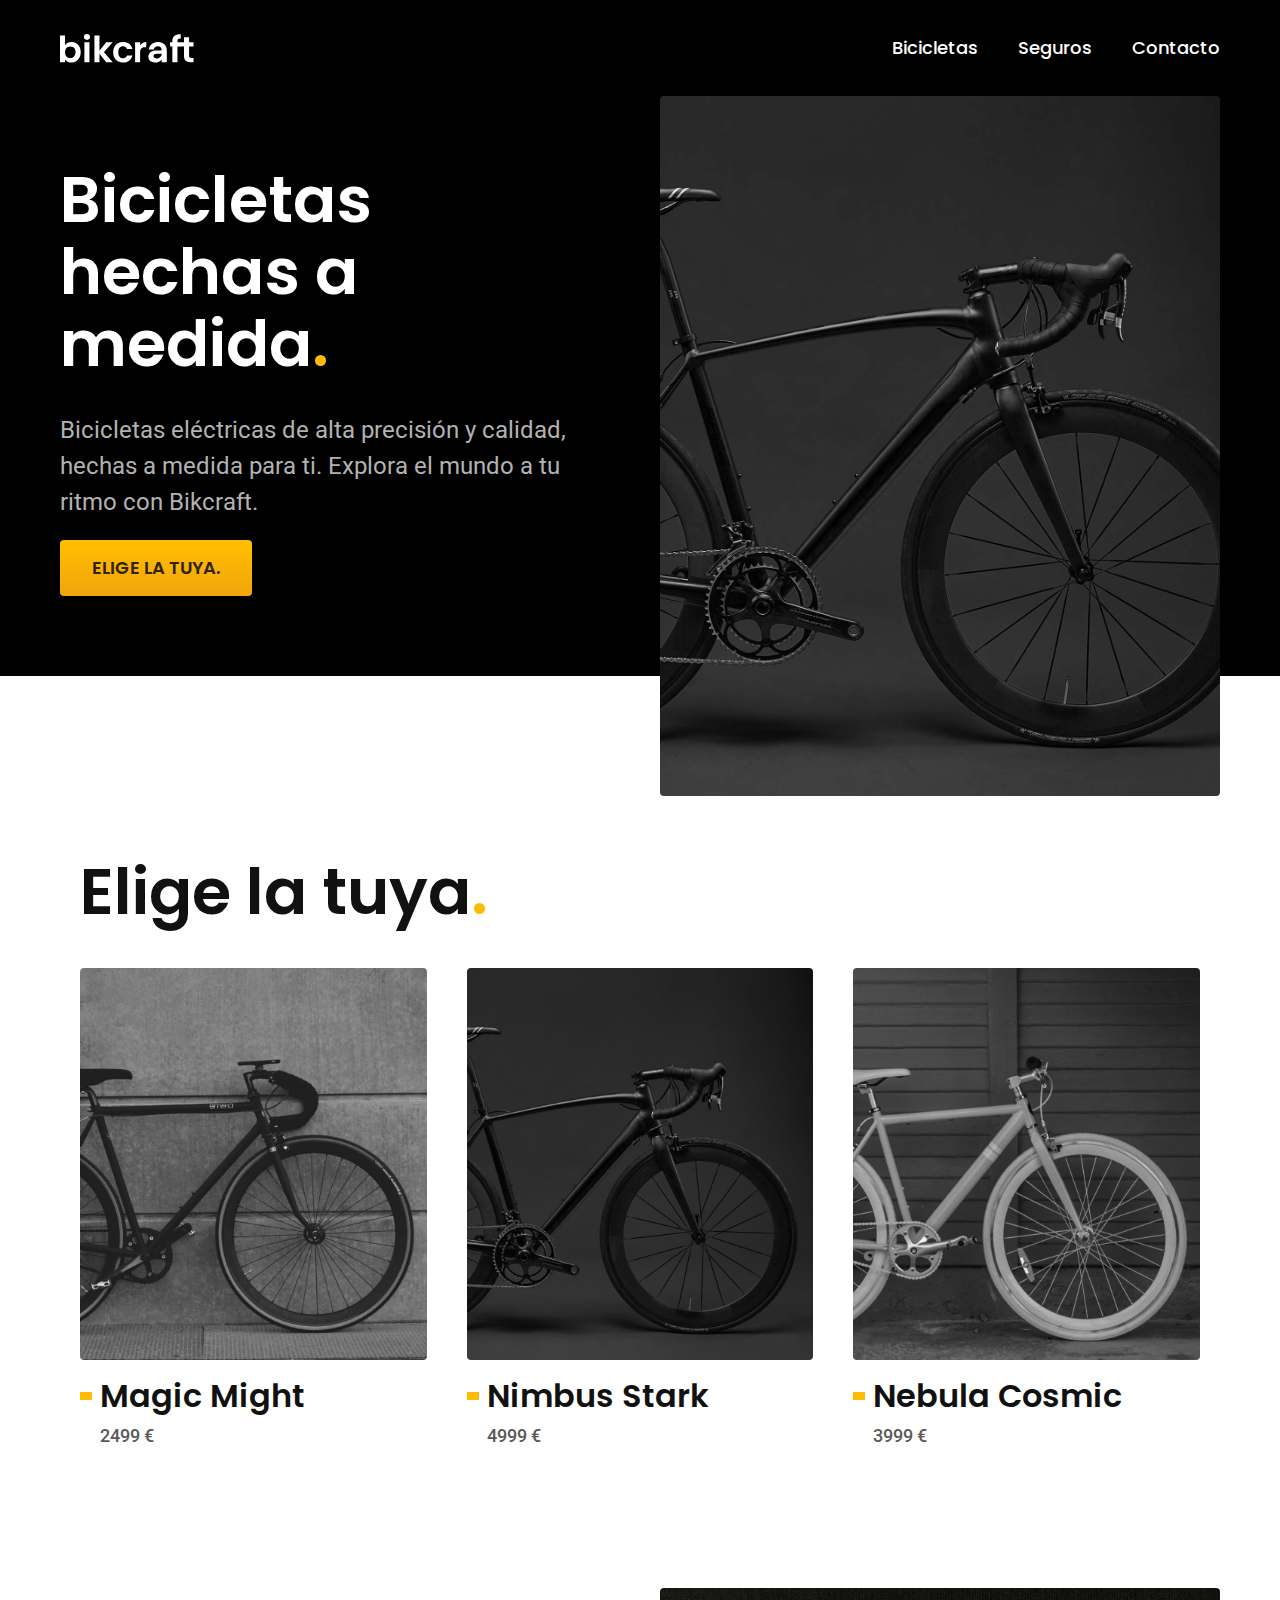
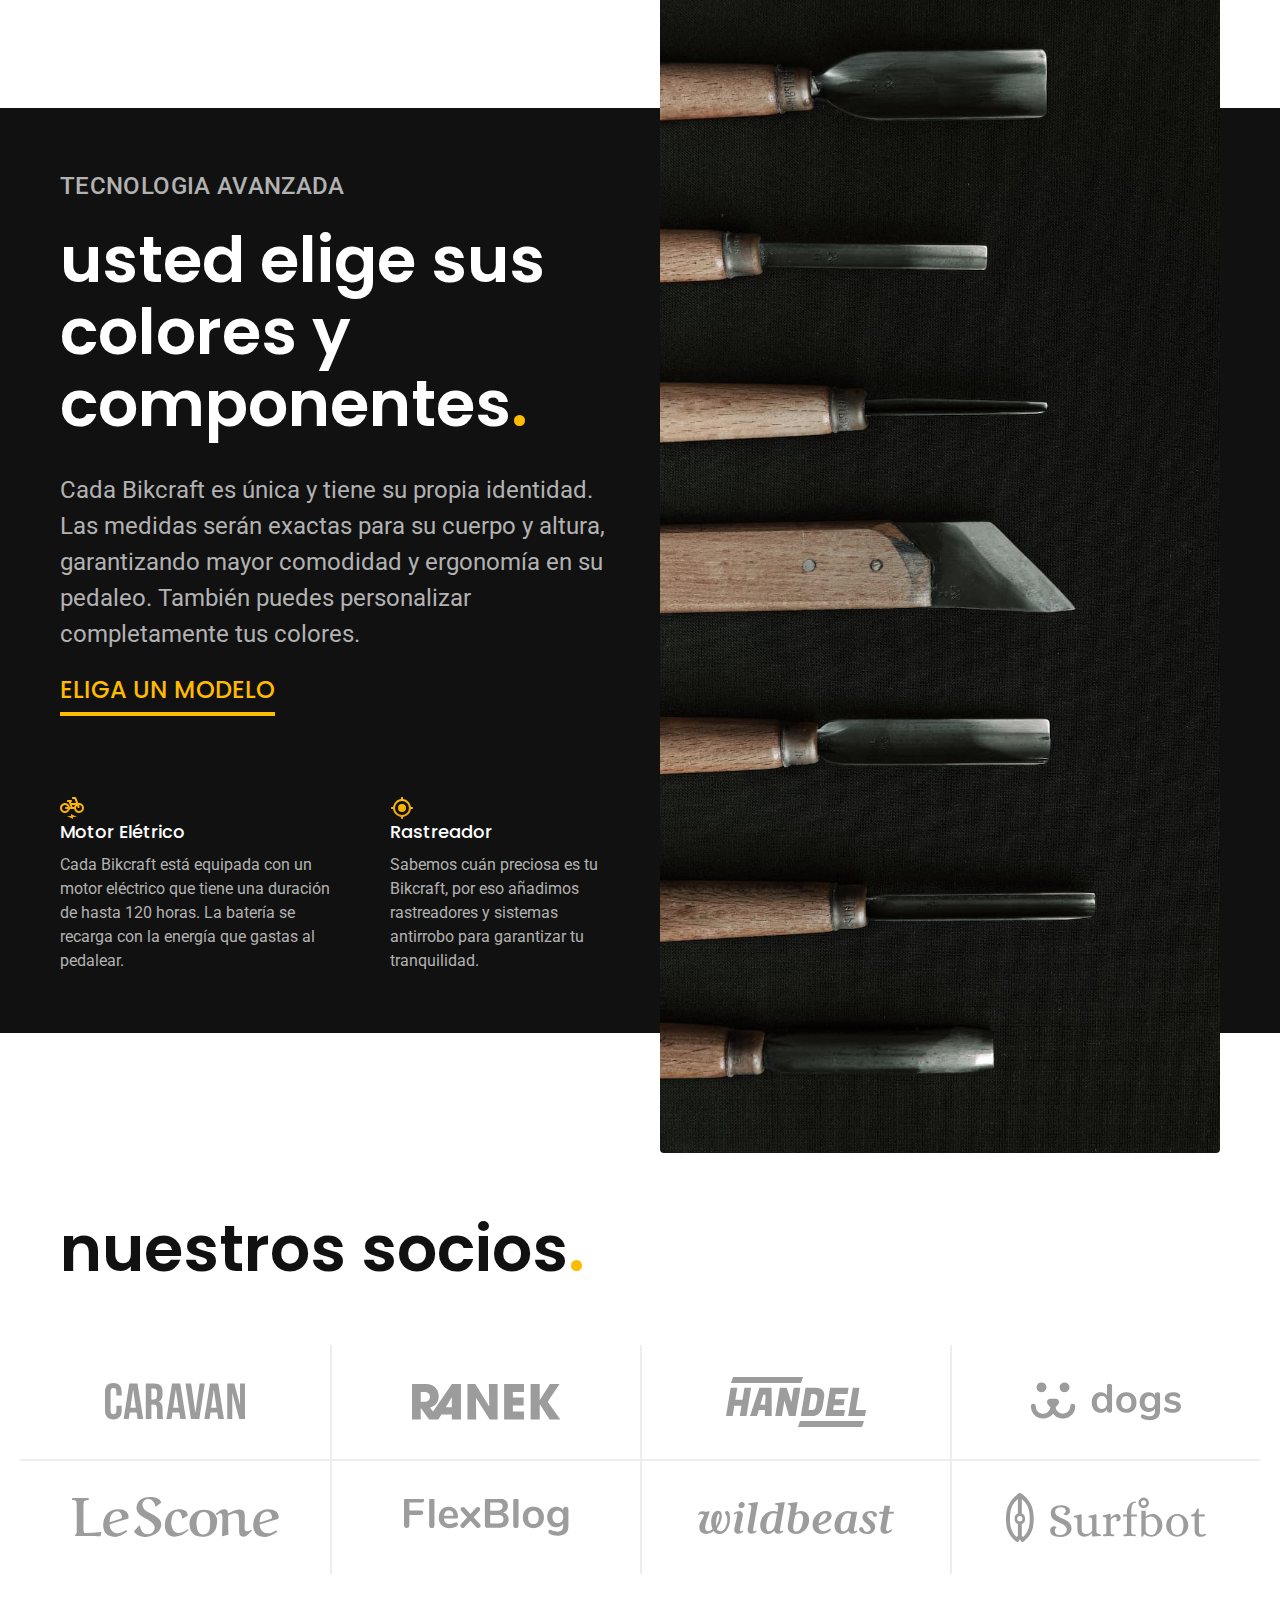
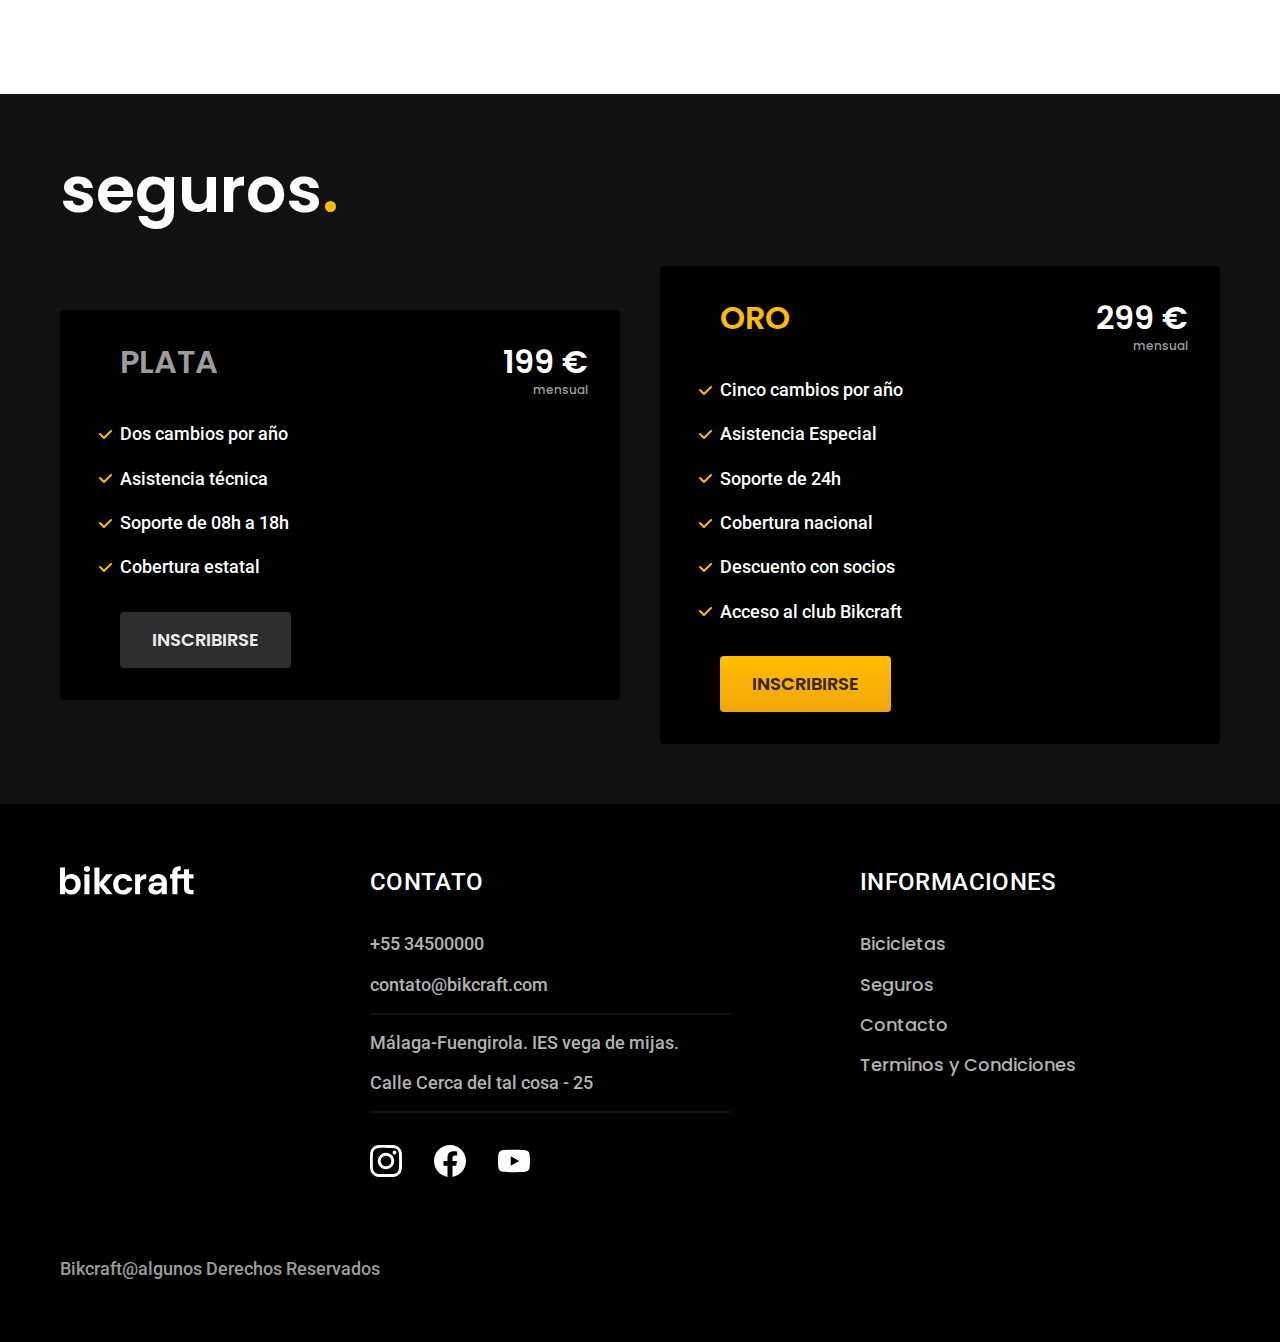
==== index.html @ 1516b456 "menuHamburguesa" ====
<!DOCTYPE html>
<html lang="es">

<head>
  <meta charset="UTF-8">
  <meta name="viewport" content="width=device-width, initial-scale=1.0">
  <title>Bikcraft - Bicicletas Elétricas</title>
  <link href="./css/style.css" rel="preload" as="style">
  <link href="./css/style.css" rel="stylesheet">
  <meta  name = "descripcion "  content="Bicicletas eléctricas de alta precisión y calidad, hechas a medida para el cliente. Explora el mundo a tu ritmo con Bikcraft.">
  <link rel="preconnect" href="https://fonts.googleapis.com">
  <link rel="preconnect" href="https://fonts.gstatic.com" crossorigin>
  <link href="https://fonts.googleapis.com/css2?family=Merriweather:ital,wght@1,900&family=Poppins:wght@500;600&family=Roboto:wght@400;500&display=swap" rel="stylesheet">
</head>
                           <!--HEADER Y NAV -->
<body id="home">
  <header class="header-bg">
    <div class="header contenedor">
      <a href="./">
        <img src="./img/bikcraft.svg" alt="Bikcraft" width="136" height="32">
      </a>
      <nav aria-label="primaria">
        <ul class="header-menu fuente-1-m color-0">
          <li><a href="">Bicicletas</a></li>
          <li><a href="">Seguros</a></li>
          <li><a href="">Contacto</a></li>
        </ul>
      </nav>
    </div>
  </header>
                               <!--MAIN-->
  <main class="introduccion-bg">
    <div class="introduccion contenedor">
      <div class="introduccion-contenido">
        <h1 class="fuente-1-xxl color-0">Bicicletas hechas a medida<span class="color-p1">.</span></h1>
        <p class="fuente-2-l color-5">Bicicletas eléctricas de alta precisión y calidad, hechas a medida para ti. Explora el mundo a tu ritmo con Bikcraft.</p>
        <a class="boton" href="">Elige la tuya.</a>
      </div>
      <picture>
        <source media="(max-width: 800px)" srcset="./img/bicicletas/nimbus.jpg">
        <img src="./img/fotos/introduccion.jpg" alt="Bicicleta Negra width="640" height="800">
      </picture>
    </div>
  </main>
                             <!--BICICLETAS-->
  <article class="bicicletas-lista contenedor">
    <h2 class="contenedor fuente-1-xxl">Elige la tuya<span class="color-p1">.</span></h2>

    <ul>
      <li>
        <a href="">
          <img src="./img/bicicletas/magic-home.jpg" alt="Bicicleta negra" width="460" height="520">
          <h3 class="fuente-1-xl">Magic Might</h3>
          <span class="fuente-2-m color-8">2499 €</span>
        </a>
      </li>
      <li>
        <a href="">
          <img src="./img/bicicletas/nimbus-home.jpg" alt="Bicicleta negra" width="460" height="520">
          <h3 class="fuente-1-xl">Nimbus Stark</h3>
          <span class="fuente-2-m color-8">4999 €</span>
        </a>
      </li>
      <li>
        <a href="">
          <img src="./img/bicicletas/nebula-home.jpg" alt="Bicicleta branca" width="460" height="520">
          <h3 class="fuente-1-xl">Nebula Cosmic</h3>
          <span class="fuente-2-m color-8">3999 €</span>
        </a>
      </li>
    </ul>
  </article>
                                      <!--TECNOLOGIA-->
  <article class="tecnologia-bg">
    <div class="tecnologia contenedor">
      <div class="tecnologia-contenido">
        <span class="fuente-2-l-b color-5">Tecnologia Avanzada</span>
        <h2 class="fuente-1-xxl color-0">usted elige sus<br>colores y <br>componentes<span class="color-p1">.</span></h2>
        <p class="fuente-2-l color-5">Cada Bikcraft es única y tiene su propia identidad. Las medidas serán exactas para su cuerpo y altura, garantizando mayor comodidad y ergonomía en su pedaleo. También puedes personalizar completamente tus colores.</p>
        <a class="link" href="">Eliga un Modelo</a>
        <div class="tecnologia-ventajas">
          <div>
            <img src="./img/iconos/eletrica.svg" alt="" width="24" height="24">
            <h3 class="fuente-1-m color-0">Motor Elétrico</h3>
            <p class="fuente-2-s color-5">Cada Bikcraft está equipada con un motor eléctrico que tiene una duración de hasta 120 horas. La batería se recarga con la energía que gastas al pedalear.</p>
          </div>
          <div>
            <img src="./img/iconos/rastreador.svg" alt="" width="24" height="24">
            <h3 class="fuente-1-m color-0">Rastreador</h3>
            <p class="fuente-2-s color-5">Sabemos cuán preciosa es tu Bikcraft, por eso añadimos rastreadores y sistemas antirrobo para garantizar tu tranquilidad.</p>
          </div>
        </div>
      </div>
      <div class="tecnologia-imagen">
        <img src="./img/fotos/tecnologia.jpg" alt="" width="700" height="1120">
      </div>
    </div>
  </article>
                                          <!--SOCIOS-->
  <section class="socios" aria-label="Nuestros socios">
    <h2 class="contenedor fuente-1-xxl">nuestros socios<span class="color-p1">.</span></h2>
    <ul>
      <li><img src="./img/colaboradores/caravan.svg" alt="Caravan" width="140" height="38"></li>
      <li><img src="./img/colaboradores/ranek.svg" alt="Ranek" width="149" height="36"></li>
      <li><img src="./img/colaboradores/handel.svg" alt="Handel" width="140" height="50"></li>
      <li><img src="./img/colaboradores/dogs.svg" alt="Dogs" width="152" height="39"></li>
      <li><img src="./img/colaboradores/lescone.svg" alt="LeScone" width="208" height="41"></li>
      <li><img src="./img/colaboradores/flexblog.svg" alt="FlexBlog" width="165" height="38"></li>
      <li><img src="./img/colaboradores/wildbeast.svg" alt="Wildbeast" width="196" height="34"></li>
      <li><img src="./img/colaboradores/surfbot.svg" alt="Surfbot" width="200" height="49"></li>
    </ul>
  </section>

                              <!--SOCIOS-->
  <article class="seguros-bg">
    <div class="seguros contenedor">
      <h2 class="fuente-1-xxl color-0">seguros<span class="color-p1">.</span></h2>
      <div class="seguros-item">
        <h3 class="fuente-1-xl color-6">PLATA</h3>
        <span class="fuente-1-xl color-0">199 € <span class="fuente-1-xs color-6">mensual</span></span>
        <ul class="fuente-2-m color-0">
          <li>Dos cambios por año</li>
          <li>Asistencia técnica</li>
          <li>Soporte de 08h a 18h</li>
          <li>Cobertura estatal</li>
        </ul>
        <a class="boton secundario" href="">Inscribirse</a>
      </div>
      <div class="seguros-item">
        <h3 class="fuente-1-xl color-p1">ORO</h3>
        <span class="fuente-1-xl color-0">299 € <span class="fuente-1-xs color-6">mensual</span></span>
        <ul class="fuente-2-m color-0">
            <li>Cinco cambios por año</li>
            <li>Asistencia Especial</li>
            <li>Soporte de 24h</li>
            <li>Cobertura nacional</li>
            <li>Descuento con socios</li>
            <li>Acceso al club Bikcraft</li>
        </ul>
        <a class="boton" href="">Inscribirse</a>
      </div>
    </div>
  </article>
                            <!--FOOTER-->

  <footer class="footer-bg">
    <div class="footer contenedor">
      <img src="./img/bikcraft.svg" alt="Bikcraft" width="136" height="32">
      <div class="footer-contacto">
        <h3 class="fuente-2-l-b color-0">Contato</h3>
        <ul class="fuente-2-m color-5">
          <li>+55 34500000</li>
          <li>contato@bikcraft.com</li>
          <li>Málaga-Fuengirola. IES vega de mijas.</li>
          <li>Calle Cerca del tal cosa - 25</li>
        </ul>
        <div class="footer-redes">
          <a href="./"><img src="./img/redes/instagram.svg" alt="Instagram" width="32" height="32"></a>
          <a href="./"><img src="./img/redes/facebook.svg" alt="Facebook" width="32" height="32"></a>
          <a href="./"><img src="./img/redes/youtube.svg" alt="Youtube" width="32" height="32"></a>
        </div>
      </div>
      <div class="footer-informaciones">
        <h3 class="fuente-2-l-b color-0">Informaciones</h3>
        <nav>
          <ul class="fuente-1-m color-5">
            <li><a href="">Bicicletas</a></li>
            <li><a href="">Seguros</a></li>
            <li><a href="">Contacto</a></li>
            <li><a href="">Terminos y Condiciones</a></li>
          </ul>
        </nav>
      </div>
      <p class="fuente-2-m color-6 footer-copy">Bikcraft@algunos Derechos Reservados</p>
    </div>
  </footer>


</body>

</html>
---- css/style.css ----
@import "./global/global.css";

/* Utilidades */
@import "./utilidades/colores.css";
@import "./utilidades/tipografia.css";
@import "./utilidades/componentes.css";

/* Header y Footer */
@import "./global/header.css";
@import "./global/footer.css";


/* INTRO */
@import "./home/introduccion.css";
@import "./home/bicicletas-lista.css";
@import "./home/tecnologia.css";
@import "./home/socios.css";
@import "./home/seguros.css";
---- css/style.css ----
@import "./global/global.css";

/* Utilidades */
@import "./utilidades/colores.css";
@import "./utilidades/tipografia.css";
@import "./utilidades/componentes.css";

/* Header y Footer */
@import "./global/header.css";
@import "./global/footer.css";


/* INTRO */
@import "./home/introduccion.css";
@import "./home/bicicletas-lista.css";
@import "./home/tecnologia.css";
@import "./home/socios.css";
@import "./home/seguros.css";
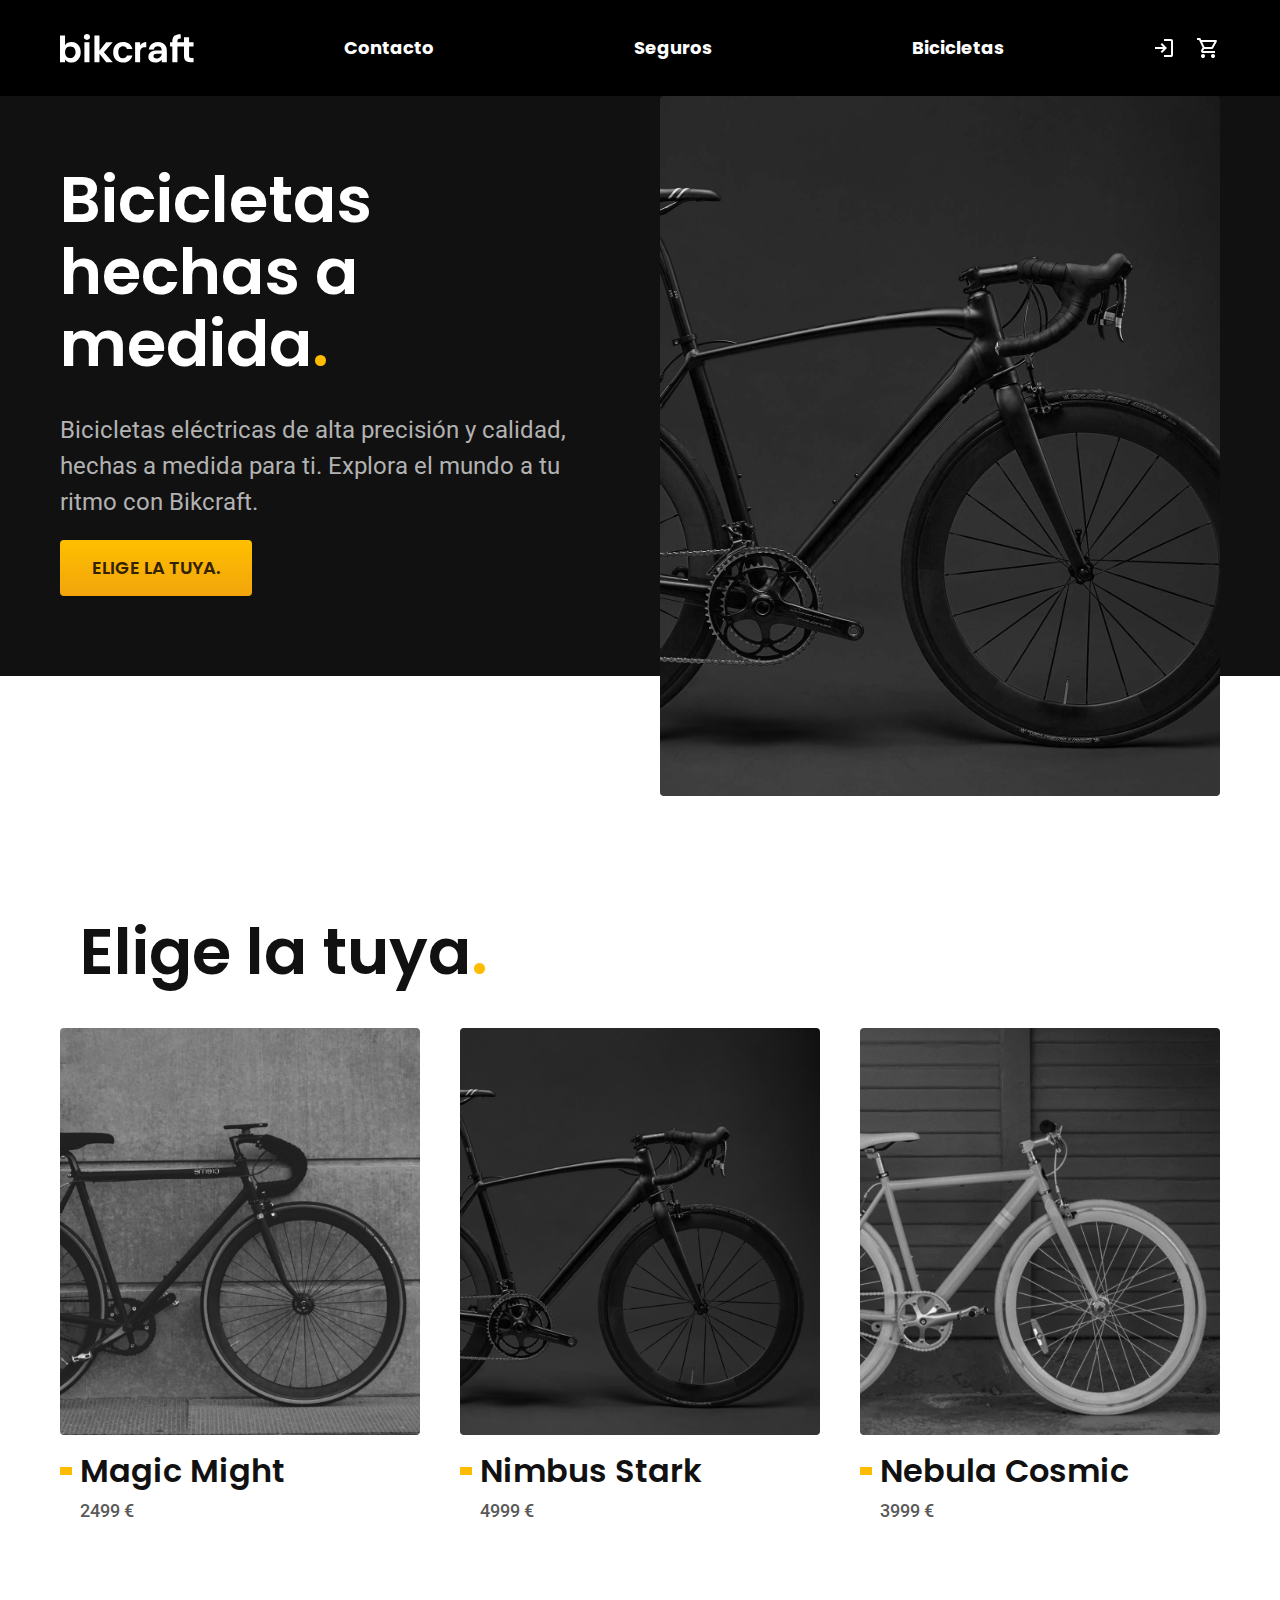
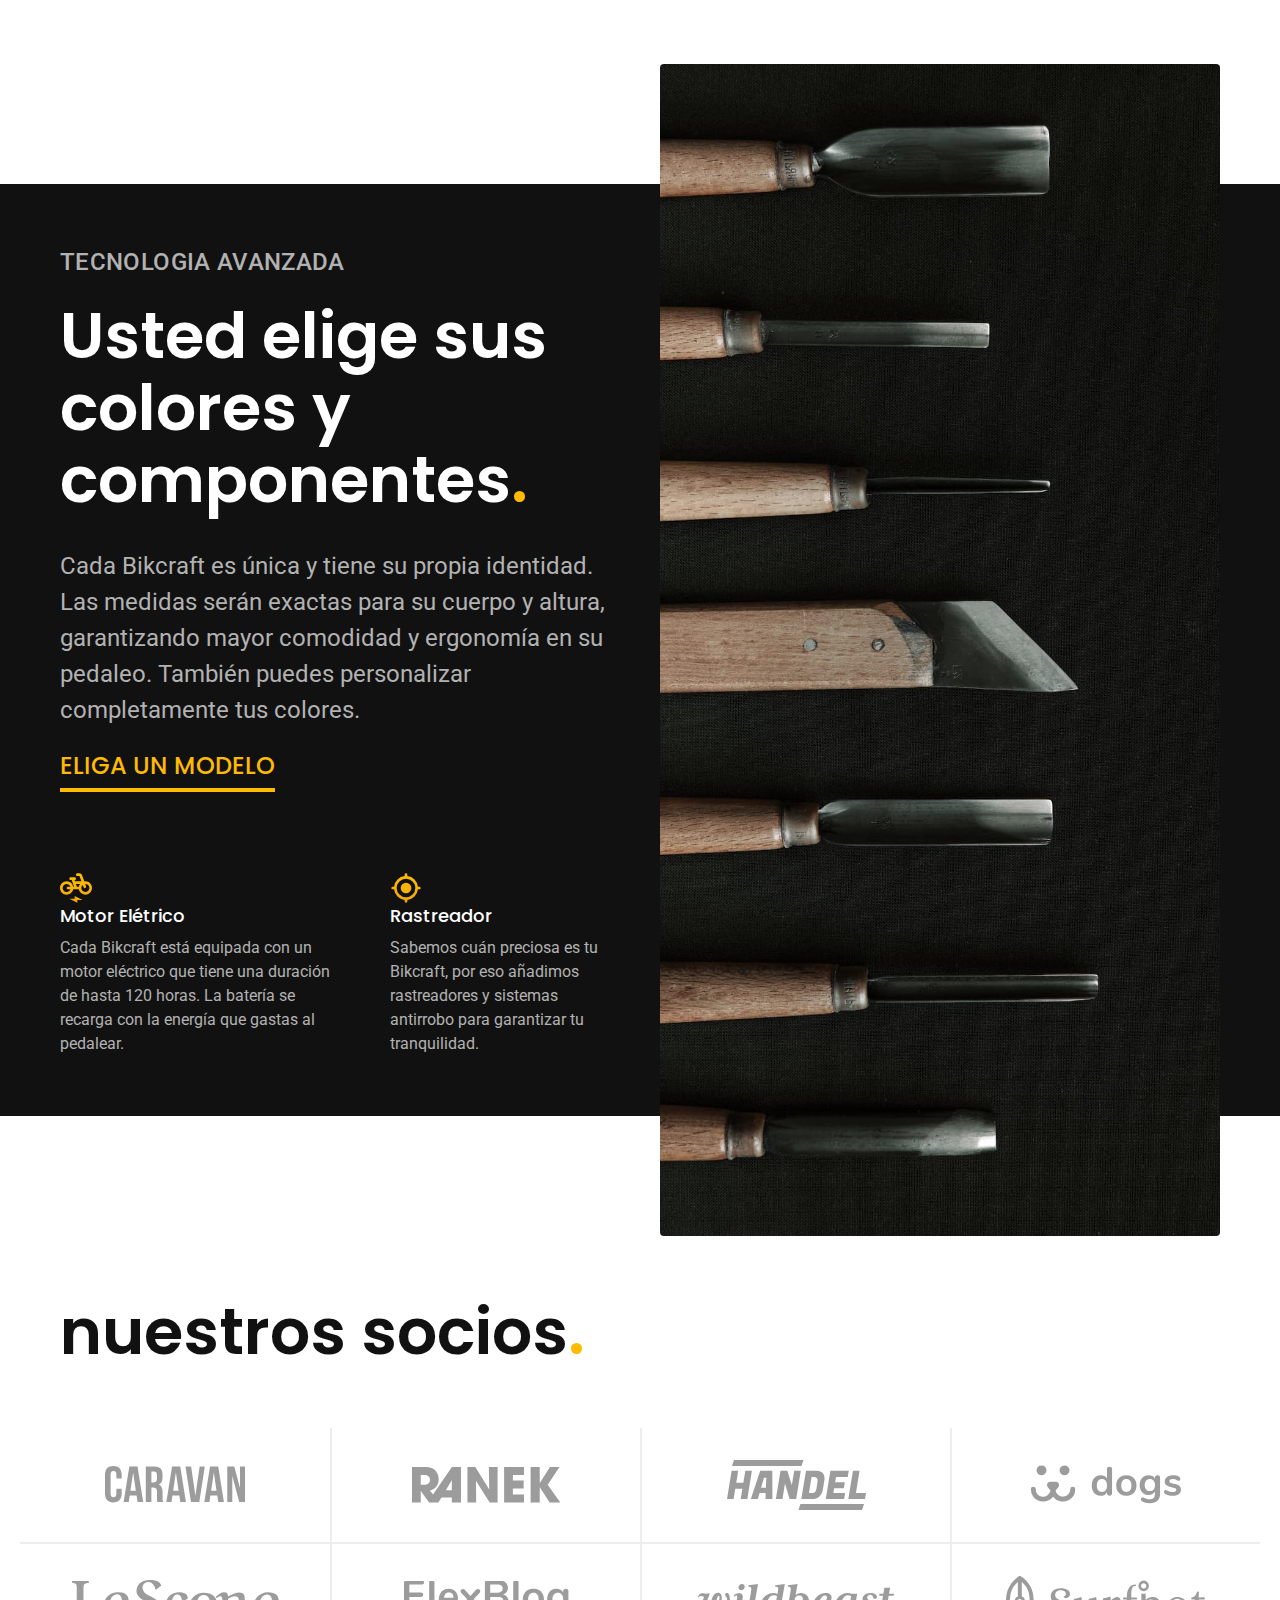
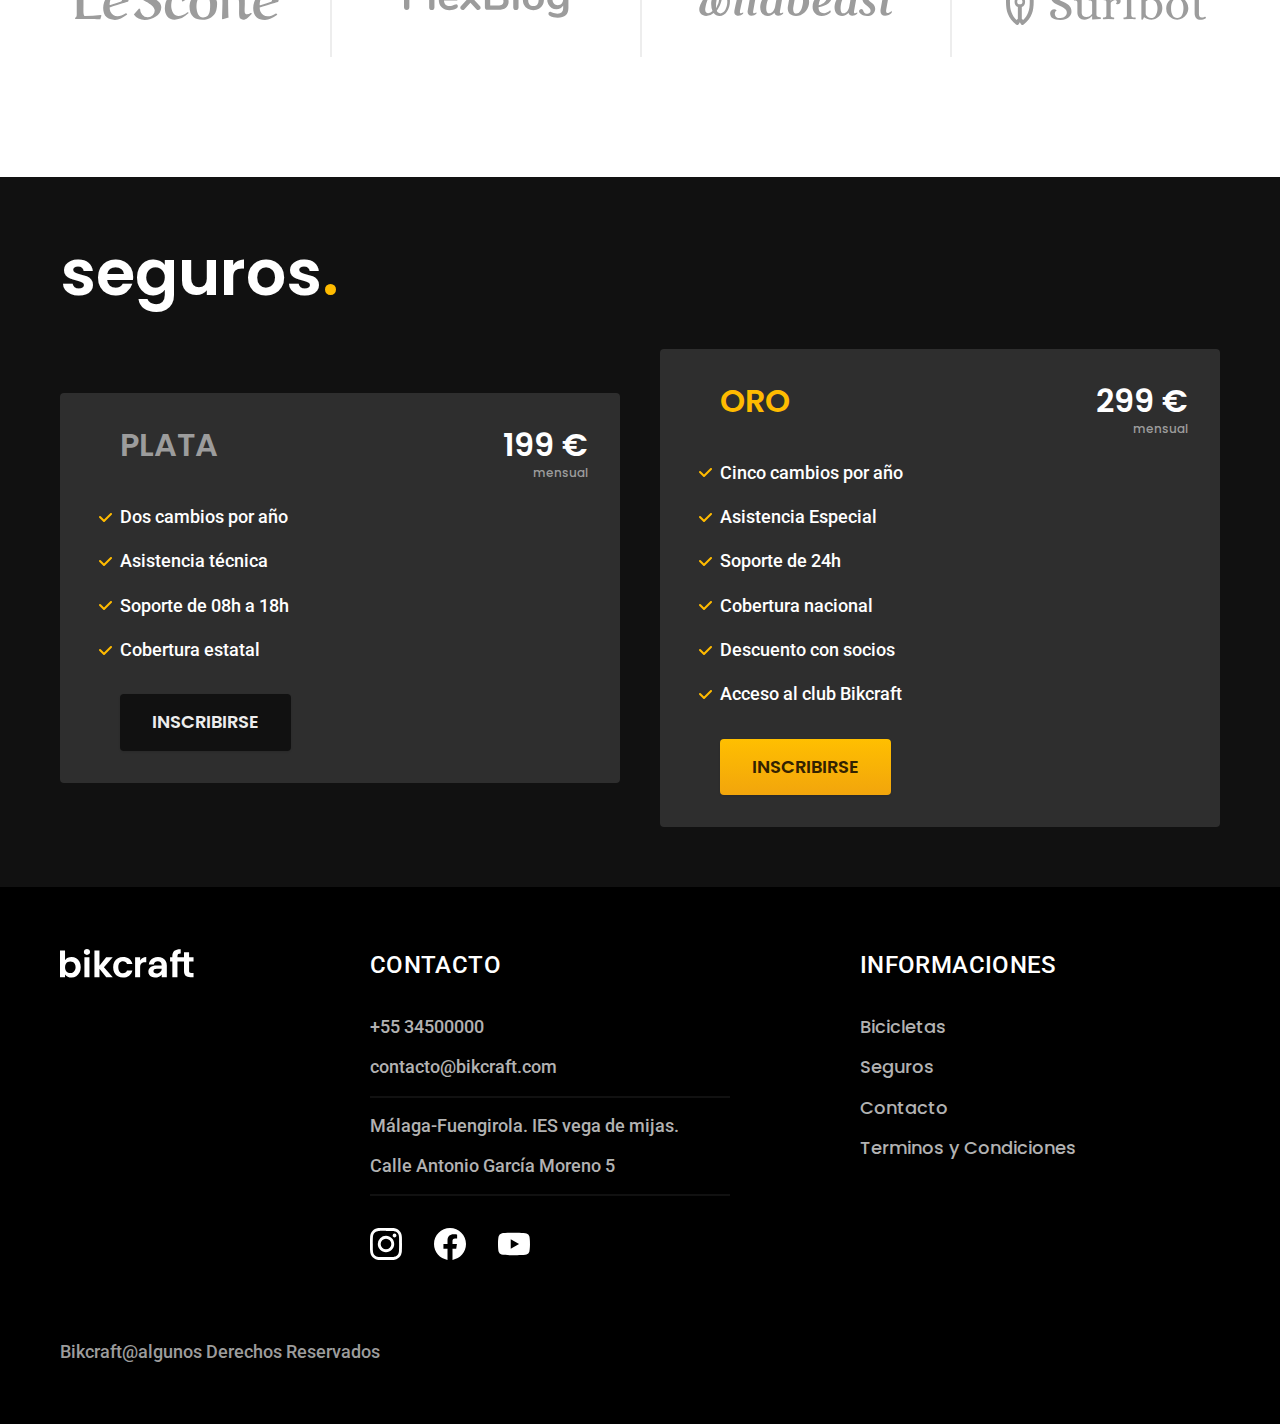
==== commit e71b68c9: "." ====
--- a/index.html
+++ b/index.html
@@ -5,25 +5,39 @@
   <meta charset="UTF-8">
   <meta name="viewport" content="width=device-width, initial-scale=1.0">
   <title>Bikcraft - Bicicletas Elétricas</title>
-  <link href="./css/style.css" rel="preload" as="style">
+  <link rel="stylesheet" href="https://cdn.jsdelivr.net/npm/bootstrap-icons@1.11.3/font/bootstrap-icons.min.css"> <!--del menu hambuerguesa-->
   <link href="./css/style.css" rel="stylesheet">
   <meta  name = "descripcion "  content="Bicicletas eléctricas de alta precisión y calidad, hechas a medida para el cliente. Explora el mundo a tu ritmo con Bikcraft.">
-  <link rel="preconnect" href="https://fonts.googleapis.com">
-  <link rel="preconnect" href="https://fonts.gstatic.com" crossorigin>
-  <link href="https://fonts.googleapis.com/css2?family=Merriweather:ital,wght@1,900&family=Poppins:wght@500;600&family=Roboto:wght@400;500&display=swap" rel="stylesheet">
+  <link  href="https://fonts.googleapis.com"> <!--fuente google-->
+
+  <link href="https://fonts.googleapis.com/css2?family=Merriweather:ital,wght@1,900&family=Poppins:wght@500;600&family=Roboto:wght@400;500&display=swap" rel="stylesheet"> <!-- familia de fuente -->
 </head>
                            <!--HEADER Y NAV -->
-<body id="home">
+<body id="home " >
   <header class="header-bg">
     <div class="header contenedor">
-      <a href="./">
-        <img src="./img/bikcraft.svg" alt="Bikcraft" width="136" height="32">
+      <a href="./index.html">
+        <img src="./img/bikcraft.svg" >
       </a>
-      <nav aria-label="primaria">
+      <div class="icon-container">
+        <a href="./pages/login.html"><img class="login" src="img/iconos/login.svg" alt=""></a>
+        <a href=""><img class="login" src="img/iconos/shopping_cart.svg" alt=""></a>
+      </div>
+
+      <button  id="abrir"   class="abrir-menu"><i class="bi bi-list"></i></button>
+      <nav   id="nav"  class="nav  " aria-label="primaria">
+        <button  class="cerrar-menu"    id="cerrar"><i class="bi bi-x-lg"></i></button>
         <ul class="header-menu fuente-1-m color-0">
-          <li><a href="">Bicicletas</a></li>
+          <li><a href="./pages/contacto.html">Contacto</a></li>
           <li><a href="">Seguros</a></li>
-          <li><a href="">Contacto</a></li>
+          <li><a href="">Bicicletas</a>
+            <ul class="submenu">
+              <li><a href="">Montaña</a></li>
+              <li><a href="">Carretera</a></li>
+              <li><a href="">Ciudad</a></li>
+              <li><a href="">Eléctricas</a></li>
+            </ul>
+          </li>
         </ul>
       </nav>
     </div>
@@ -38,7 +52,7 @@
       </div>
       <picture>
         <source media="(max-width: 800px)" srcset="./img/bicicletas/nimbus.jpg">
-        <img src="./img/fotos/introduccion.jpg" alt="Bicicleta Negra width="640" height="800">
+        <img src="./img/fotos/introduccion.jpg" >
       </picture>
     </div>
   </main>
@@ -49,21 +63,21 @@
     <ul>
       <li>
         <a href="">
-          <img src="./img/bicicletas/magic-home.jpg" alt="Bicicleta negra" width="460" height="520">
+          <img src="./img/bicicletas/magic-home.jpg" >
           <h3 class="fuente-1-xl">Magic Might</h3>
           <span class="fuente-2-m color-8">2499 €</span>
         </a>
       </li>
       <li>
         <a href="">
-          <img src="./img/bicicletas/nimbus-home.jpg" alt="Bicicleta negra" width="460" height="520">
+          <img src="./img/bicicletas/nimbus-home.jpg">
           <h3 class="fuente-1-xl">Nimbus Stark</h3>
           <span class="fuente-2-m color-8">4999 €</span>
         </a>
       </li>
       <li>
         <a href="">
-          <img src="./img/bicicletas/nebula-home.jpg" alt="Bicicleta branca" width="460" height="520">
+          <img src="./img/bicicletas/nebula-home.jpg" >
           <h3 class="fuente-1-xl">Nebula Cosmic</h3>
           <span class="fuente-2-m color-8">3999 €</span>
         </a>
@@ -75,24 +89,24 @@
     <div class="tecnologia contenedor">
       <div class="tecnologia-contenido">
         <span class="fuente-2-l-b color-5">Tecnologia Avanzada</span>
-        <h2 class="fuente-1-xxl color-0">usted elige sus<br>colores y <br>componentes<span class="color-p1">.</span></h2>
+        <h2 class="fuente-1-xxl color-0">Usted elige sus<br>colores y <br>componentes<span class="color-p1">.</span></h2>
         <p class="fuente-2-l color-5">Cada Bikcraft es única y tiene su propia identidad. Las medidas serán exactas para su cuerpo y altura, garantizando mayor comodidad y ergonomía en su pedaleo. También puedes personalizar completamente tus colores.</p>
         <a class="link" href="">Eliga un Modelo</a>
         <div class="tecnologia-ventajas">
           <div>
-            <img src="./img/iconos/eletrica.svg" alt="" width="24" height="24">
+            <img src="./img/iconos/eletrica.svg">
             <h3 class="fuente-1-m color-0">Motor Elétrico</h3>
             <p class="fuente-2-s color-5">Cada Bikcraft está equipada con un motor eléctrico que tiene una duración de hasta 120 horas. La batería se recarga con la energía que gastas al pedalear.</p>
           </div>
           <div>
-            <img src="./img/iconos/rastreador.svg" alt="" width="24" height="24">
+            <img src="./img/iconos/rastreador.svg" >
             <h3 class="fuente-1-m color-0">Rastreador</h3>
             <p class="fuente-2-s color-5">Sabemos cuán preciosa es tu Bikcraft, por eso añadimos rastreadores y sistemas antirrobo para garantizar tu tranquilidad.</p>
           </div>
         </div>
       </div>
       <div class="tecnologia-imagen">
-        <img src="./img/fotos/tecnologia.jpg" alt="" width="700" height="1120">
+        <img src="./img/fotos/tecnologia.jpg" >
       </div>
     </div>
   </article>
@@ -100,22 +114,22 @@
   <section class="socios" aria-label="Nuestros socios">
     <h2 class="contenedor fuente-1-xxl">nuestros socios<span class="color-p1">.</span></h2>
     <ul>
-      <li><img src="./img/colaboradores/caravan.svg" alt="Caravan" width="140" height="38"></li>
-      <li><img src="./img/colaboradores/ranek.svg" alt="Ranek" width="149" height="36"></li>
-      <li><img src="./img/colaboradores/handel.svg" alt="Handel" width="140" height="50"></li>
-      <li><img src="./img/colaboradores/dogs.svg" alt="Dogs" width="152" height="39"></li>
-      <li><img src="./img/colaboradores/lescone.svg" alt="LeScone" width="208" height="41"></li>
-      <li><img src="./img/colaboradores/flexblog.svg" alt="FlexBlog" width="165" height="38"></li>
-      <li><img src="./img/colaboradores/wildbeast.svg" alt="Wildbeast" width="196" height="34"></li>
-      <li><img src="./img/colaboradores/surfbot.svg" alt="Surfbot" width="200" height="49"></li>
+      <li><img src="./img/colaboradores/caravan.svg" ></li>
+      <li><img src="./img/colaboradores/ranek.svg" ></li>
+      <li><img src="./img/colaboradores/handel.svg" ></li>
+      <li><img src="./img/colaboradores/dogs.svg" ></li>
+      <li><img src="./img/colaboradores/lescone.svg" ></li>
+      <li><img src="./img/colaboradores/flexblog.svg" ></li>
+      <li><img src="./img/colaboradores/wildbeast.svg" ></li>
+      <li><img src="./img/colaboradores/surfbot.svg" ></li>
     </ul>
   </section>
 
-                              <!--SOCIOS-->
+                              <!--SEGUROS-->
   <article class="seguros-bg">
     <div class="seguros contenedor">
       <h2 class="fuente-1-xxl color-0">seguros<span class="color-p1">.</span></h2>
-      <div class="seguros-item">
+      <div class="seguros-item" id="plata">
         <h3 class="fuente-1-xl color-6">PLATA</h3>
         <span class="fuente-1-xl color-0">199 € <span class="fuente-1-xs color-6">mensual</span></span>
         <ul class="fuente-2-m color-0">
@@ -126,7 +140,7 @@
         </ul>
         <a class="boton secundario" href="">Inscribirse</a>
       </div>
-      <div class="seguros-item">
+      <div class="seguros-item"   id="oro">
         <h3 class="fuente-1-xl color-p1">ORO</h3>
         <span class="fuente-1-xl color-0">299 € <span class="fuente-1-xs color-6">mensual</span></span>
         <ul class="fuente-2-m color-0">
@@ -145,19 +159,19 @@
 
   <footer class="footer-bg">
     <div class="footer contenedor">
-      <img src="./img/bikcraft.svg" alt="Bikcraft" width="136" height="32">
+      <img src="./img/bikcraft.svg" >
       <div class="footer-contacto">
-        <h3 class="fuente-2-l-b color-0">Contato</h3>
+        <h3 class="fuente-2-l-b color-0">Contacto</h3>
         <ul class="fuente-2-m color-5">
           <li>+55 34500000</li>
-          <li>contato@bikcraft.com</li>
+          <li>contacto@bikcraft.com</li>
           <li>Málaga-Fuengirola. IES vega de mijas.</li>
-          <li>Calle Cerca del tal cosa - 25</li>
+          <li>Calle Antonio García Moreno 5 </li>
         </ul>
         <div class="footer-redes">
-          <a href="./"><img src="./img/redes/instagram.svg" alt="Instagram" width="32" height="32"></a>
-          <a href="./"><img src="./img/redes/facebook.svg" alt="Facebook" width="32" height="32"></a>
-          <a href="./"><img src="./img/redes/youtube.svg" alt="Youtube" width="32" height="32"></a>
+          <a href="https://www.instagram.com/"><img src="./img/redes/instagram.svg" ></a>
+          <a href="https://es-es.facebook.com/"><img src="./img/redes/facebook.svg" ></a>
+          <a href="https://www.youtube.com"><img src="./img/redes/youtube.svg" ></a>
         </div>
       </div>
       <div class="footer-informaciones">
@@ -166,7 +180,7 @@
           <ul class="fuente-1-m color-5">
             <li><a href="">Bicicletas</a></li>
             <li><a href="">Seguros</a></li>
-            <li><a href="">Contacto</a></li>
+            <li><a href="./pages/contacto.html">Contacto</a></li>
             <li><a href="">Terminos y Condiciones</a></li>
           </ul>
         </nav>
@@ -175,7 +189,7 @@
     </div>
   </footer>
 
-
+    <script src="js/menuHamburguesa.js"></script>
 </body>
 
 </html>--- a/css/style.css
+++ b/css/style.css
@@ -4,15 +4,21 @@
 @import "./utilidades/colores.css";
 @import "./utilidades/tipografia.css";
 @import "./utilidades/componentes.css";
-
+@import "./utilidades/contactoform.css";
 /* Header y Footer */
 @import "./global/header.css";
 @import "./global/footer.css";
-
+@import "./global/login.css";
 
 /* INTRO */
 @import "./home/introduccion.css";
 @import "./home/bicicletas-lista.css";
 @import "./home/tecnologia.css";
 @import "./home/socios.css";
-@import "./home/seguros.css";+@import "./home/seguros.css";
+
+
+
+/* Contacto */
+@import "./global/contacto.css";
+@import "./global/registro.css";